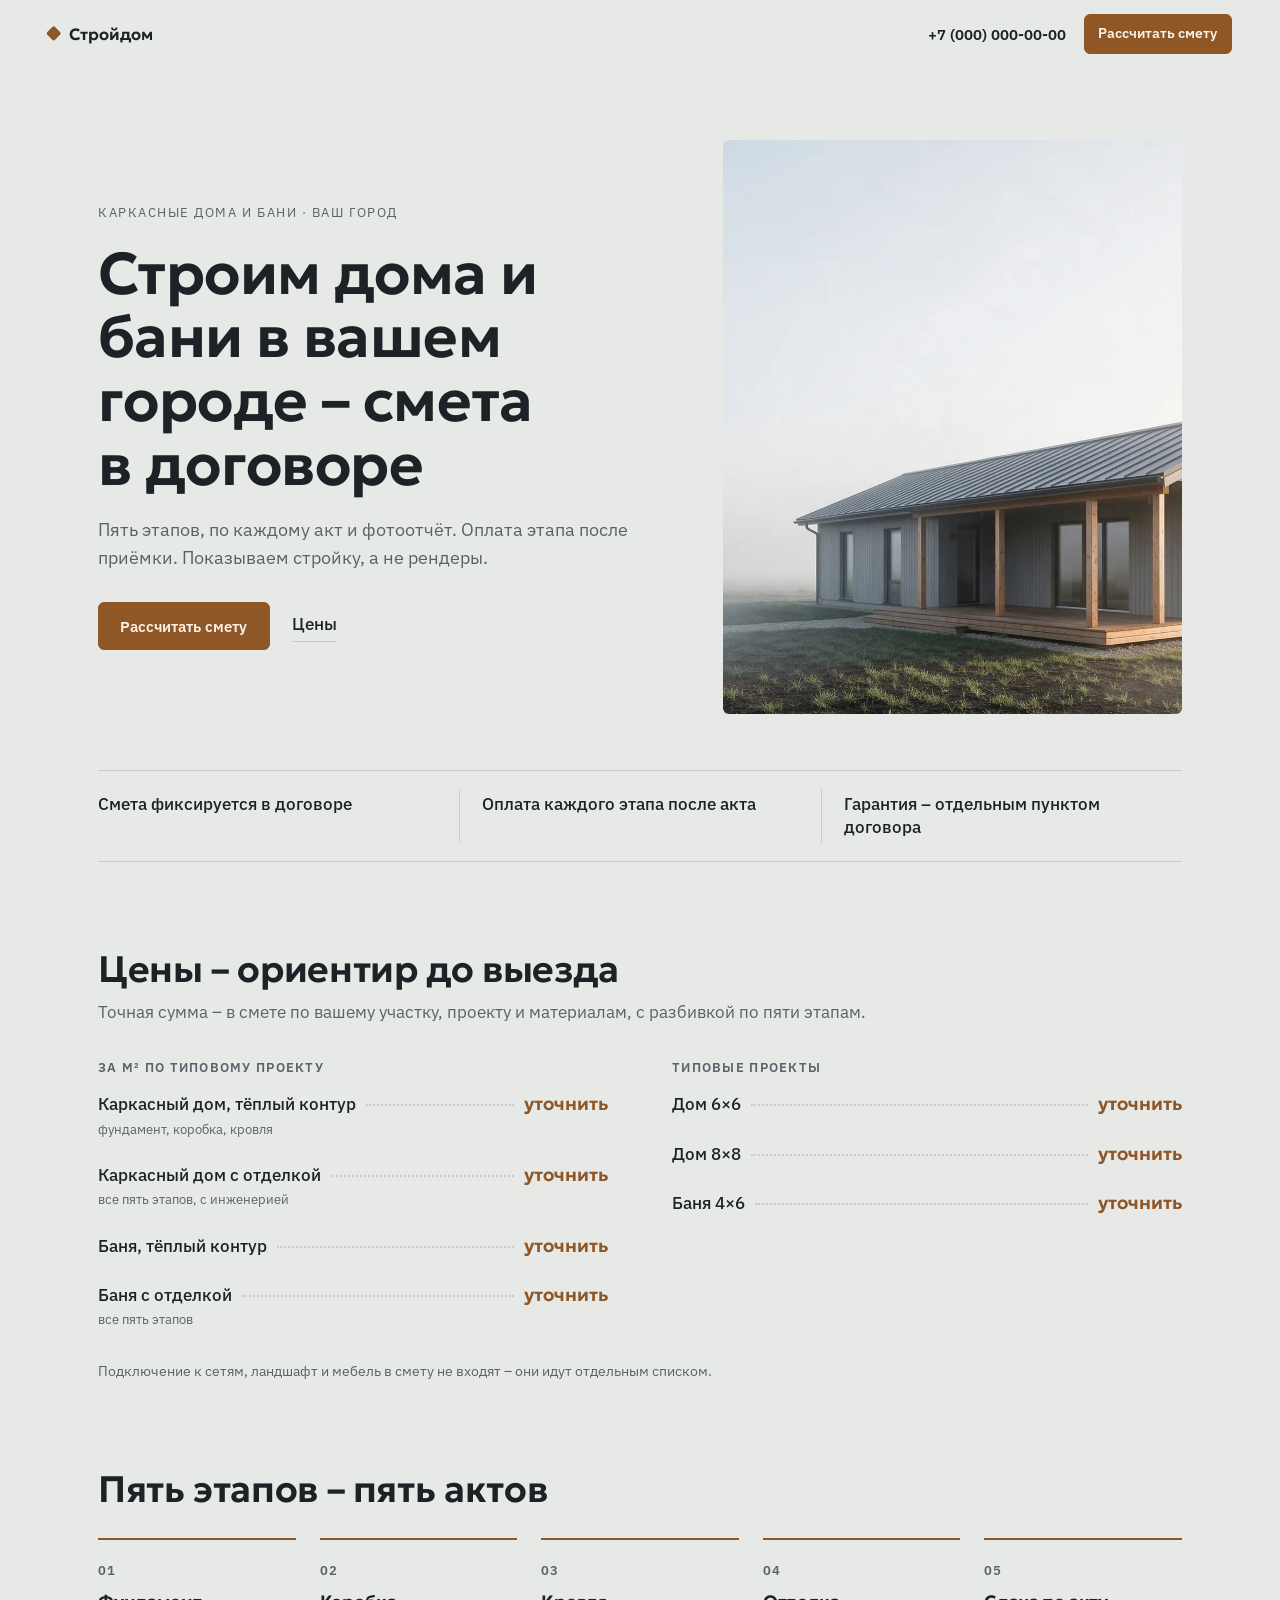
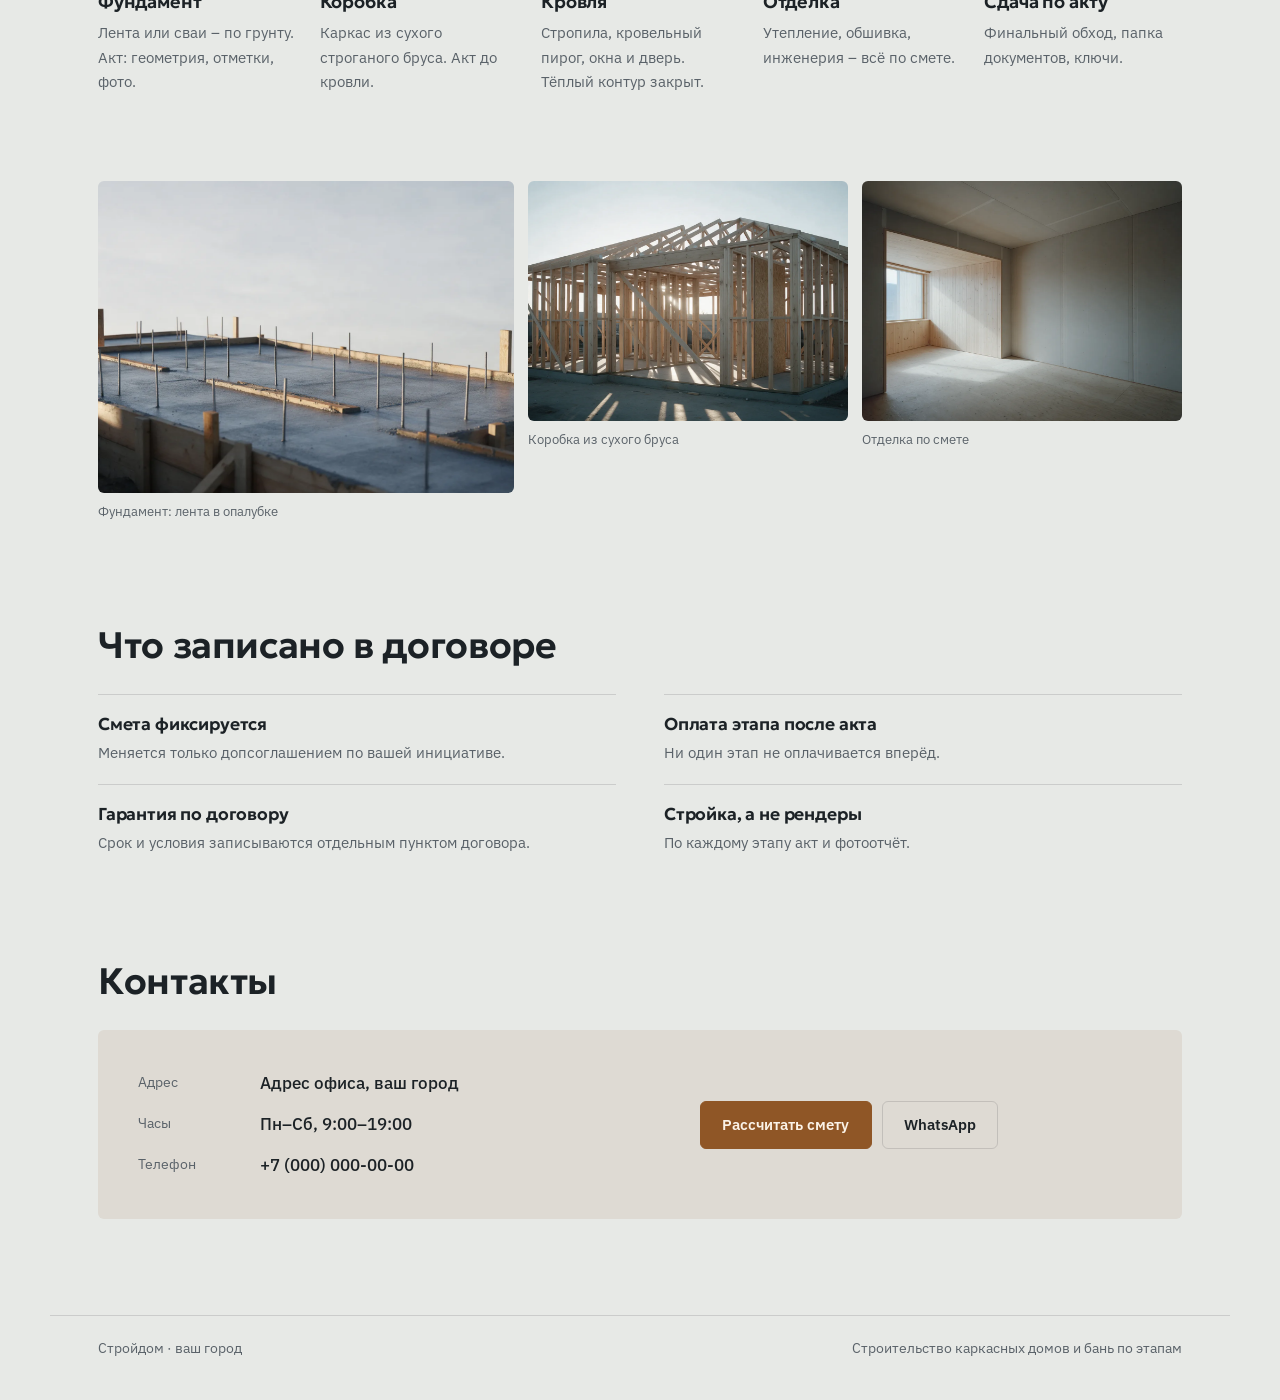
==== index.html @ 1fd4b7b9 "Демо визитки строителей" ====
<!doctype html>
<html lang="ru">
<head>
<meta charset="utf-8">
<meta name="viewport" content="width=device-width, initial-scale=1, viewport-fit=cover">
<title>Стройдом · Строительство домов и бань</title>
<meta name="description" content="Пять этапов, по каждому акт и фотоотчёт. Оплата этапа после приёмки. Показываем стройку, а не рендеры.">
<meta property="og:type" content="website">
<meta property="og:title" content="Строим дома и бани в вашем городе – смета в договоре">
<meta property="og:description" content="Пять этапов, по каждому акт и фотоотчёт. Оплата этапа после приёмки. Показываем стройку, а не рендеры.">
<meta property="og:image" content="assets/cover.webp">
<link rel="preload" as="image" href="assets/cover.webp" fetchpriority="high">
<link rel="icon" href="data:image/svg+xml,%3Csvg xmlns=%27http://www.w3.org/2000/svg%27 viewBox=%270 0 32 32%27%3E%3Crect x=%276%27 y=%276%27 width=%2720%27 height=%2720%27 rx=%275%27 fill=%27%238f5626%27/%3E%3C/svg%3E">
<link rel="preconnect" href="https://fonts.googleapis.com">
<link rel="preconnect" href="https://fonts.gstatic.com" crossorigin>
<link href="https://fonts.googleapis.com/css2?family=Geologica:wght@600;700&family=IBM+Plex+Sans:wght@400;500;600&display=swap" rel="stylesheet">
<style>
:root { --c-canvas: #e7e9e6; --c-surface: #f5f6f4; --c-ink: #1c2226; --c-ink-soft: #5a6269; --c-accent: #8f5626; --c-accent-ink: #fbf3e8; --c-accent-deep: #8f5626; --f-display: "Geologica", "Arial", system-ui, sans-serif; --f-text: "IBM Plex Sans", "Segoe UI", system-ui, sans-serif; --h1k: 1; }
</style>
<link rel="stylesheet" href="style-lite.css">
</head>
<body class="s-lite" id="top" data-wa="{{whatsapp}}" data-tg="" data-max="">
<header class="s-bar" data-s-bar>
  <a class="s-bar__brand" href="#top"><i aria-hidden="true"></i>Стройдом</a>
  <div class="s-bar__right">
    <a class="s-bar__tel" href="tel:+70000000000">+7 (000) 000-00-00</a>
    <a class="s-btn s-btn--sm" href="#contacts">Рассчитать смету</a>
  </div>
</header>
<main>
  <section class="s-hero">
    <div class="s-hero__text">
      <p class="s-eyebrow">Каркасные дома и бани · ваш город</p>
      <h1>Строим дома и бани в вашем городе – смета в договоре</h1>
      <p class="s-lead">Пять этапов, по каждому акт и фотоотчёт. Оплата этапа после приёмки. Показываем стройку, а не рендеры.</p>
      <div class="s-actions"><a class="s-btn" href="#contacts">Рассчитать смету</a><a class="s-link" href="#prices">Цены</a></div>
    </div>
    <figure class="s-hero__img"><img class="" src="assets/cover.webp" alt="Готовый каркасный дом с террасой на участке" decoding="async" fetchpriority="high"></figure>
  </section>

  <ul class="s-facts"><li>Смета фиксируется в договоре</li><li>Оплата каждого этапа после акта</li><li>Гарантия – отдельным пунктом договора</li></ul>

  <section class="s-section" id="prices">
    <header class="s-section__head"><h2>Цены – ориентир до выезда</h2><p>Точная сумма – в смете по вашему участку, проекту и материалам, с разбивкой по пяти этапам.</p></header>
    <div class="s-board"><div class="s-board__group">
      <h3 class="s-board__title">За м² по типовому проекту</h3>
      <ul class="s-board__list">
        <li class="s-board__row"><span class="s-board__name">Каркасный дом, тёплый контур<em>фундамент, коробка, кровля</em></span><span class="s-board__dots" aria-hidden="true"></span><span class="s-board__price">уточнить</span></li>
        <li class="s-board__row"><span class="s-board__name">Каркасный дом с отделкой<em>все пять этапов, с инженерией</em></span><span class="s-board__dots" aria-hidden="true"></span><span class="s-board__price">уточнить</span></li>
        <li class="s-board__row"><span class="s-board__name">Баня, тёплый контур</span><span class="s-board__dots" aria-hidden="true"></span><span class="s-board__price">уточнить</span></li>
        <li class="s-board__row"><span class="s-board__name">Баня с отделкой<em>все пять этапов</em></span><span class="s-board__dots" aria-hidden="true"></span><span class="s-board__price">уточнить</span></li>
      </ul>
    </div>
<div class="s-board__group">
      <h3 class="s-board__title">Типовые проекты</h3>
      <ul class="s-board__list">
        <li class="s-board__row"><span class="s-board__name">Дом 6×6</span><span class="s-board__dots" aria-hidden="true"></span><span class="s-board__price">уточнить</span></li>
        <li class="s-board__row"><span class="s-board__name">Дом 8×8</span><span class="s-board__dots" aria-hidden="true"></span><span class="s-board__price">уточнить</span></li>
        <li class="s-board__row"><span class="s-board__name">Баня 4×6</span><span class="s-board__dots" aria-hidden="true"></span><span class="s-board__price">уточнить</span></li>
      </ul>
    </div></div>
    <p class="s-note">Подключение к сетям, ландшафт и мебель в смету не входят – они идут отдельным списком.</p>
  </section>

  <section class="s-section">
    <header class="s-section__head"><h2>Пять этапов – пять актов</h2></header>
    <ol class="s-steps">
      <li class="s-steps__item"><span class="s-steps__n">01</span><h3>Фундамент</h3><p>Лента или сваи – по грунту. Акт: геометрия, отметки, фото.</p></li>
      <li class="s-steps__item"><span class="s-steps__n">02</span><h3>Коробка</h3><p>Каркас из сухого строганого бруса. Акт до кровли.</p></li>
      <li class="s-steps__item"><span class="s-steps__n">03</span><h3>Кровля</h3><p>Стропила, кровельный пирог, окна и дверь. Тёплый контур закрыт.</p></li>
      <li class="s-steps__item"><span class="s-steps__n">04</span><h3>Отделка</h3><p>Утепление, обшивка, инженерия – всё по смете.</p></li>
      <li class="s-steps__item"><span class="s-steps__n">05</span><h3>Сдача по акту</h3><p>Финальный обход, папка документов, ключи.</p></li>
    </ol>
  </section>

  <section class="s-photos" aria-label="Фото"><figure><img class="" src="assets/foundation.webp" alt="Ленточный фундамент в опалубке" loading="lazy" decoding="async"><figcaption>Фундамент: лента в опалубке</figcaption></figure><figure><img class="" src="assets/frame.webp" alt="Каркас дома из бруса" loading="lazy" decoding="async"><figcaption>Коробка из сухого бруса</figcaption></figure><figure><img class="" src="assets/interior.webp" alt="Отделка комнаты вагонкой и гипсокартоном" loading="lazy" decoding="async"><figcaption>Отделка по смете</figcaption></figure></section>

  <section class="s-section">
    <header class="s-section__head"><h2>Что записано в договоре</h2></header>
    <ul class="s-promises">
      <li><h3>Смета фиксируется</h3><p>Меняется только допсоглашением по вашей инициативе.</p></li>
      <li><h3>Оплата этапа после акта</h3><p>Ни один этап не оплачивается вперёд.</p></li>
      <li><h3>Гарантия по договору</h3><p>Срок и условия записываются отдельным пунктом договора.</p></li>
      <li><h3>Стройка, а не рендеры</h3><p>По каждому этапу акт и фотоотчёт.</p></li>
    </ul>
  </section>

  

  <section class="s-section" id="contacts">
    <header class="s-section__head"><h2>Контакты</h2></header>
    <div class="s-contacts">
      <dl>
        <div><dt>Адрес</dt><dd>Адрес офиса, ваш город</dd></div>
        <div><dt>Часы</dt><dd>Пн–Сб, 9:00–19:00</dd></div>
        <div><dt>Телефон</dt><dd><a href="tel:+70000000000">+7 (000) 000-00-00</a></dd></div>
      </dl>
      <div class="s-contacts__actions">
        <a class="s-btn" href="tel:+70000000000">Рассчитать смету</a>
        <a class="s-btn s-btn--ghost" data-s-msg="whatsapp" href="#">WhatsApp</a>
        
      </div>
    </div>
  </section>
</main>
<footer class="s-foot"><p>Стройдом · ваш город</p><p>Строительство каркасных домов и бань по этапам</p></footer>
<script src="style.js" defer></script>
</body>
</html>
---- style-lite.css ----
/* Стиль «Лайт»: спокойная вёрстка, почти без анимации. Главная деталь – прайс-доска с отточиями.
   Цвета и шрифты приходят из палитры ниши: --c-canvas, --c-surface, --c-ink, --c-ink-soft, --c-accent, --c-accent-ink, --f-display, --f-text. */
*, *::before, *::after { box-sizing: border-box; }
:root {
  --hair: color-mix(in srgb, var(--c-ink) 14%, transparent);
  --tint: color-mix(in srgb, var(--c-accent) 10%, var(--c-canvas));
  --wrap: 1180px; --gut: clamp(16px, 4vw, 48px);
  --r: 6px;
}
html { scroll-behavior: smooth; -webkit-text-size-adjust: 100%; overflow-x: clip; }
body { margin: 0; background: var(--c-canvas); color: var(--c-ink); font: 400 17px/1.6 var(--f-text); -webkit-font-smoothing: antialiased; }
img { display: block; max-width: 100%; }
a { color: inherit; }
h1, h2, h3 { font-family: var(--f-display); font-weight: 600; line-height: 1.08; margin: 0; letter-spacing: -.01em; text-wrap: balance; }
p { margin: 0; }
:focus-visible { outline: 2px solid var(--c-accent); outline-offset: 3px; border-radius: 2px; }

.s-btn { display: inline-flex; align-items: center; justify-content: center; min-height: 48px; padding: 0 1.4em; border-radius: var(--r);
  background: var(--c-accent); color: var(--c-accent-ink); font: 600 .95rem/1 var(--f-text); text-decoration: none; border: 1px solid var(--c-accent);
  transition: filter .2s ease, transform .2s ease; }
.s-btn:hover { filter: brightness(1.06); }
.s-btn:active { transform: translateY(1px); }
.s-btn--sm { min-height: 40px; padding: 0 1em; font-size: .85rem; }
.s-btn--ghost { background: transparent; color: var(--c-ink); border-color: var(--hair); }
.s-link { color: var(--c-ink); text-decoration: none; border-bottom: 1px solid var(--hair); padding-bottom: 2px; font-weight: 500; }
.s-link:hover { border-color: var(--c-accent); }

/* шапка */
.s-bar { position: sticky; top: 0; z-index: 20; display: flex; align-items: center; justify-content: space-between; gap: 16px;
  padding: 12px var(--gut); background: var(--c-canvas); transition: box-shadow .2s ease; }
.s-bar.is-scrolled { box-shadow: 0 1px 0 var(--hair); }
.s-bar__brand { font: 600 1.02rem/1 var(--f-display); text-decoration: none; display: inline-flex; align-items: center; gap: .6em; min-height: 44px; white-space: nowrap; min-width: 0; }
.s-bar__brand i { width: .7em; height: .7em; background: var(--c-accent); border-radius: 2px; transform: rotate(45deg); }
.s-bar__right { display: flex; align-items: center; gap: 18px; }
.s-bar__tel { text-decoration: none; font-weight: 600; font-size: .95rem; font-variant-numeric: tabular-nums; }

main { max-width: var(--wrap); margin: 0 auto; padding: 0 var(--gut); }

/* первый экран */
.s-hero { display: grid; grid-template-columns: minmax(0, 1.1fr) minmax(0, .9fr); gap: clamp(28px, 5vw, 72px); align-items: center;
  padding: clamp(28px, 6vw, 72px) 0 clamp(32px, 5vw, 56px); }
.s-eyebrow { font-size: .8rem; letter-spacing: .12em; text-transform: uppercase; color: var(--c-ink-soft); margin-bottom: 18px; }
.s-hero h1 { font-size: calc(clamp(2.1rem, 4.6vw, 3.9rem) * var(--h1k, 1)); overflow-wrap: break-word; hyphens: auto; }
.s-lead { margin-top: 20px; font-size: 1.1rem; color: var(--c-ink-soft); max-width: 34em; }
.s-actions { display: flex; align-items: center; flex-wrap: wrap; gap: 22px; margin-top: 30px; }
.s-hero__img { margin: 0; }
.s-hero__img img { width: 100%; aspect-ratio: 4 / 5; object-fit: cover; border-radius: var(--r); }
@media (prefers-reduced-motion: no-preference) {
  .s-hero__text, .s-hero__img { animation: s-rise .6s cubic-bezier(.2, .7, .2, 1) both; }
  .s-hero__img { animation-delay: .08s; }
}
@keyframes s-rise { from { opacity: 0; transform: translateY(10px); } }

/* три факта */
.s-facts { list-style: none; margin: 0; padding: 18px 0; display: grid; grid-template-columns: repeat(3, 1fr); border-top: 1px solid var(--hair); border-bottom: 1px solid var(--hair); }
.s-facts li { padding: 4px 22px; font-weight: 500; line-height: 1.35; }
.s-facts li + li { border-left: 1px solid var(--hair); }
.s-facts li:first-child { padding-left: 0; }

/* секции */
.s-section { padding: clamp(48px, 7vw, 88px) 0 0; }
.s-section__head { display: grid; gap: 10px; margin-bottom: 28px; max-width: 46em; }
.s-section__head h2 { font-size: clamp(1.6rem, 3vw, 2.3rem); }
.s-section__head p { color: var(--c-ink-soft); }
.s-note { margin-top: 18px; font-size: .88rem; color: var(--c-ink-soft); max-width: 52em; }
.s-demo { margin-top: 10px; font-size: .8rem; color: var(--c-ink-soft); opacity: .85; }

/* прайс-доска */
.s-board { display: grid; grid-template-columns: repeat(auto-fit, minmax(min(100%, 420px), 1fr)); gap: 12px 64px; }
.s-board__title { font-family: var(--f-text); font-size: .8rem; font-weight: 600; letter-spacing: .1em; text-transform: uppercase; color: var(--c-ink-soft); margin: 6px 0 6px; }
.s-board__list { list-style: none; margin: 0; padding: 0; }
.s-board__row { display: flex; align-items: baseline; gap: 10px; padding: 11px 0; }
.s-board__name { font-weight: 500; }
.s-board__name em { display: block; font-style: normal; font-size: .84rem; color: var(--c-ink-soft); font-weight: 400; }
.s-board__dots { flex: 1; border-bottom: 2px dotted var(--hair); transform: translateY(-4px); min-width: 24px; }
.s-board__price { font: 600 1.15rem/1 var(--f-display); font-variant-numeric: tabular-nums; white-space: nowrap; color: var(--c-accent-deep, var(--c-accent)); }
.s-board__price small { font: 400 .78rem var(--f-text); color: var(--c-ink-soft); }

/* шаги: здесь нумерация – настоящая последовательность */
.s-steps { list-style: none; margin: 0; padding: 0; display: grid; grid-template-columns: repeat(auto-fit, minmax(min(100%, 170px), 1fr)); gap: 24px; }
.s-steps__item { border-top: 2px solid var(--c-accent); padding-top: 16px; }
.s-steps__n { font: 600 .82rem var(--f-text); color: var(--c-ink-soft); letter-spacing: .08em; }
.s-steps h3 { font-size: 1.12rem; margin-top: 10px; overflow-wrap: anywhere; hyphens: auto; }
.s-steps__item { min-width: 0; }
.s-steps p { margin-top: 8px; color: var(--c-ink-soft); font-size: .95rem; }

/* фото */
.s-photos { display: grid; grid-template-columns: 1.3fr 1fr 1fr; gap: 14px; padding-top: clamp(48px, 7vw, 88px); }
.s-photos figure { margin: 0; }
.s-photos img { width: 100%; aspect-ratio: 4 / 3; object-fit: cover; border-radius: var(--r); }
.s-photos figcaption { font-size: .82rem; color: var(--c-ink-soft); margin-top: 8px; }
.s-photos + .s-section { padding-top: clamp(64px, 9vw, 104px); }

/* обещания */
.s-promises { list-style: none; margin: 0; padding: 0; display: grid; grid-template-columns: repeat(auto-fit, minmax(min(100%, 400px), 1fr)); gap: 0 48px; }
.s-slot { border-bottom: 1px dashed currentColor; opacity: .75; white-space: nowrap; }
.s-promises li { padding: 20px 0; border-top: 1px solid var(--hair); display: grid; gap: 6px; }
.s-promises h3 { font-size: 1.08rem; }
.s-promises p { color: var(--c-ink-soft); font-size: .95rem; }

/* отзывы */
.s-reviews { list-style: none; margin: 0; padding: 0; display: grid; grid-template-columns: repeat(auto-fit, minmax(min(100%, 280px), 1fr)); gap: 16px; }
.s-reviews li { background: var(--c-surface); border-radius: var(--r); padding: 24px; display: grid; gap: 14px; align-content: start; }
.s-reviews blockquote { margin: 0; font-size: 1.02rem; }
.s-reviews__who { font-size: .85rem; color: var(--c-ink-soft); }
.s-section__head--reviews { max-width: none; }
.s-reviews__rating { display: flex; flex-wrap: wrap; align-items: center; gap: 6px 12px; color: var(--c-ink-soft); font-size: .95rem; }
.s-reviews__num { font-weight: 700; font-size: 1.4rem; color: var(--c-ink); }
.s-reviews__stars { --r: 5; display: inline-block; width: 5em; height: 1em; font-size: .95rem; line-height: 1; letter-spacing: .05em; white-space: nowrap; color: color-mix(in srgb, var(--c-ink) 18%, transparent); position: relative; }
.s-reviews__stars::before { content: "★★★★★"; }
.s-reviews__stars::after { content: "★★★★★"; position: absolute; inset: 0; width: calc(var(--r) / 5 * 100%); overflow: hidden; color: var(--c-accent); }
.s-reviews__all { color: var(--c-ink); text-underline-offset: 3px; }
.s-reviews__all:hover { color: var(--c-accent-deep, var(--c-accent)); }

/* контакты */
.s-contacts { display: grid; grid-template-columns: 1.2fr 1fr; gap: 32px; background: var(--tint); border-radius: var(--r); padding: clamp(22px, 4vw, 40px); align-items: center; }
.s-contacts dl { margin: 0; display: grid; gap: 14px; }
.s-contacts dl div { display: grid; grid-template-columns: 110px 1fr; gap: 12px; }
.s-contacts dt { color: var(--c-ink-soft); font-size: .9rem; }
.s-contacts dd { margin: 0; font-weight: 500; }
.s-contacts dd a { text-decoration: none; }
.s-contacts__actions { display: flex; flex-wrap: wrap; gap: 10px; }

.s-foot { max-width: var(--wrap); margin: clamp(56px, 8vw, 96px) auto 0; padding: 22px var(--gut) 40px; border-top: 1px solid var(--hair);
  display: flex; justify-content: space-between; gap: 16px; font-size: .85rem; color: var(--c-ink-soft); flex-wrap: wrap; }

@media (max-width: 860px) {
  .s-hero { grid-template-columns: 1fr; }
  .s-hero__img { order: -1; }
  .s-hero__img img { aspect-ratio: 16 / 10; }
  .s-facts { grid-template-columns: 1fr; padding: 8px 0; }
  .s-facts li, .s-facts li:first-child { padding: 10px 0; }
  .s-facts li + li { border-left: 0; border-top: 1px solid var(--hair); }
  .s-photos { grid-template-columns: 1fr 1fr; }
  .s-photos figure:first-child { grid-column: 1 / -1; }
  .s-contacts { grid-template-columns: 1fr; }
}
@media (max-width: 560px) {
  body { font-size: 16px; }
  .s-bar__tel { display: none; }
  .s-bar { gap: 10px; }
  .s-bar__brand { font-size: .92rem; overflow: hidden; text-overflow: ellipsis; }
  .s-bar .s-btn--sm { white-space: nowrap; font-size: .78rem; padding: 0 .8em; flex-shrink: 0; }
  .s-contacts dl div { grid-template-columns: 1fr; gap: 2px; }
  .s-board__row { flex-wrap: wrap; }
  .s-board__dots { display: none; }
  .s-board__price { margin-left: auto; }
}
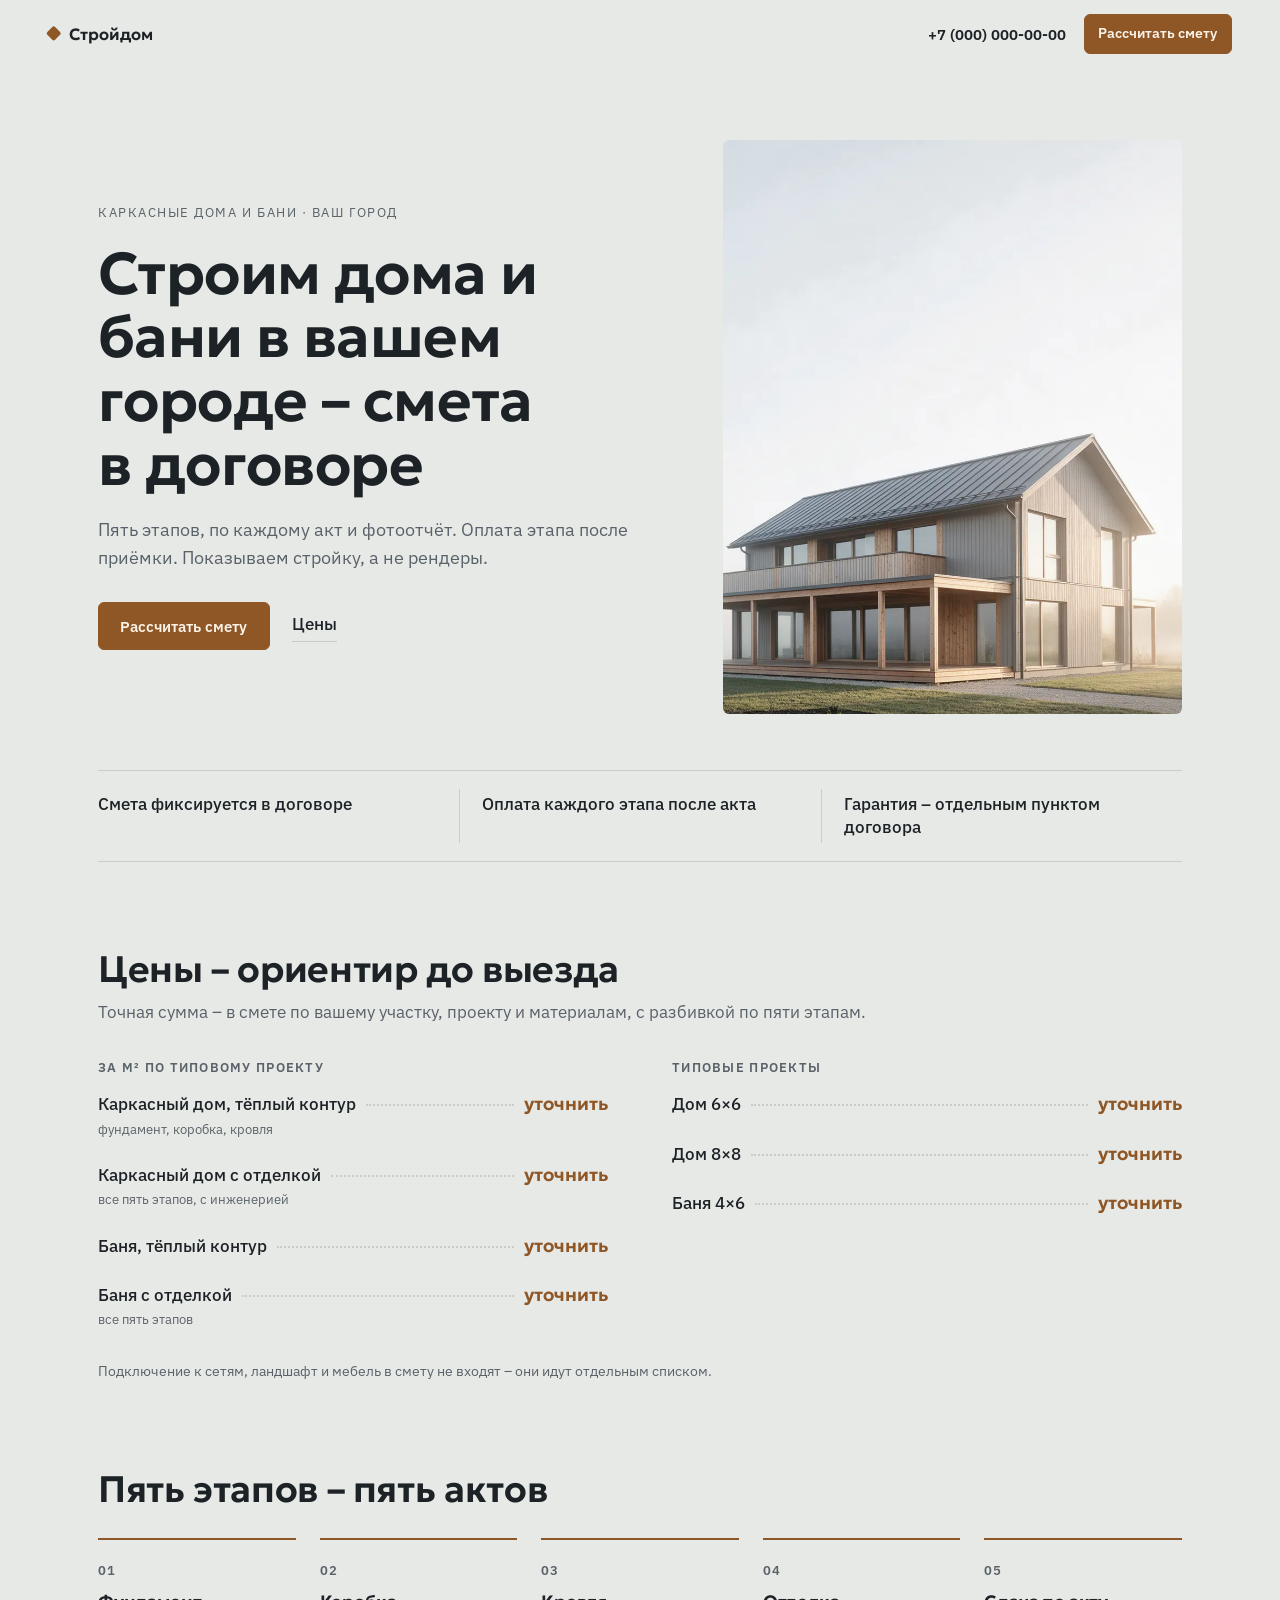
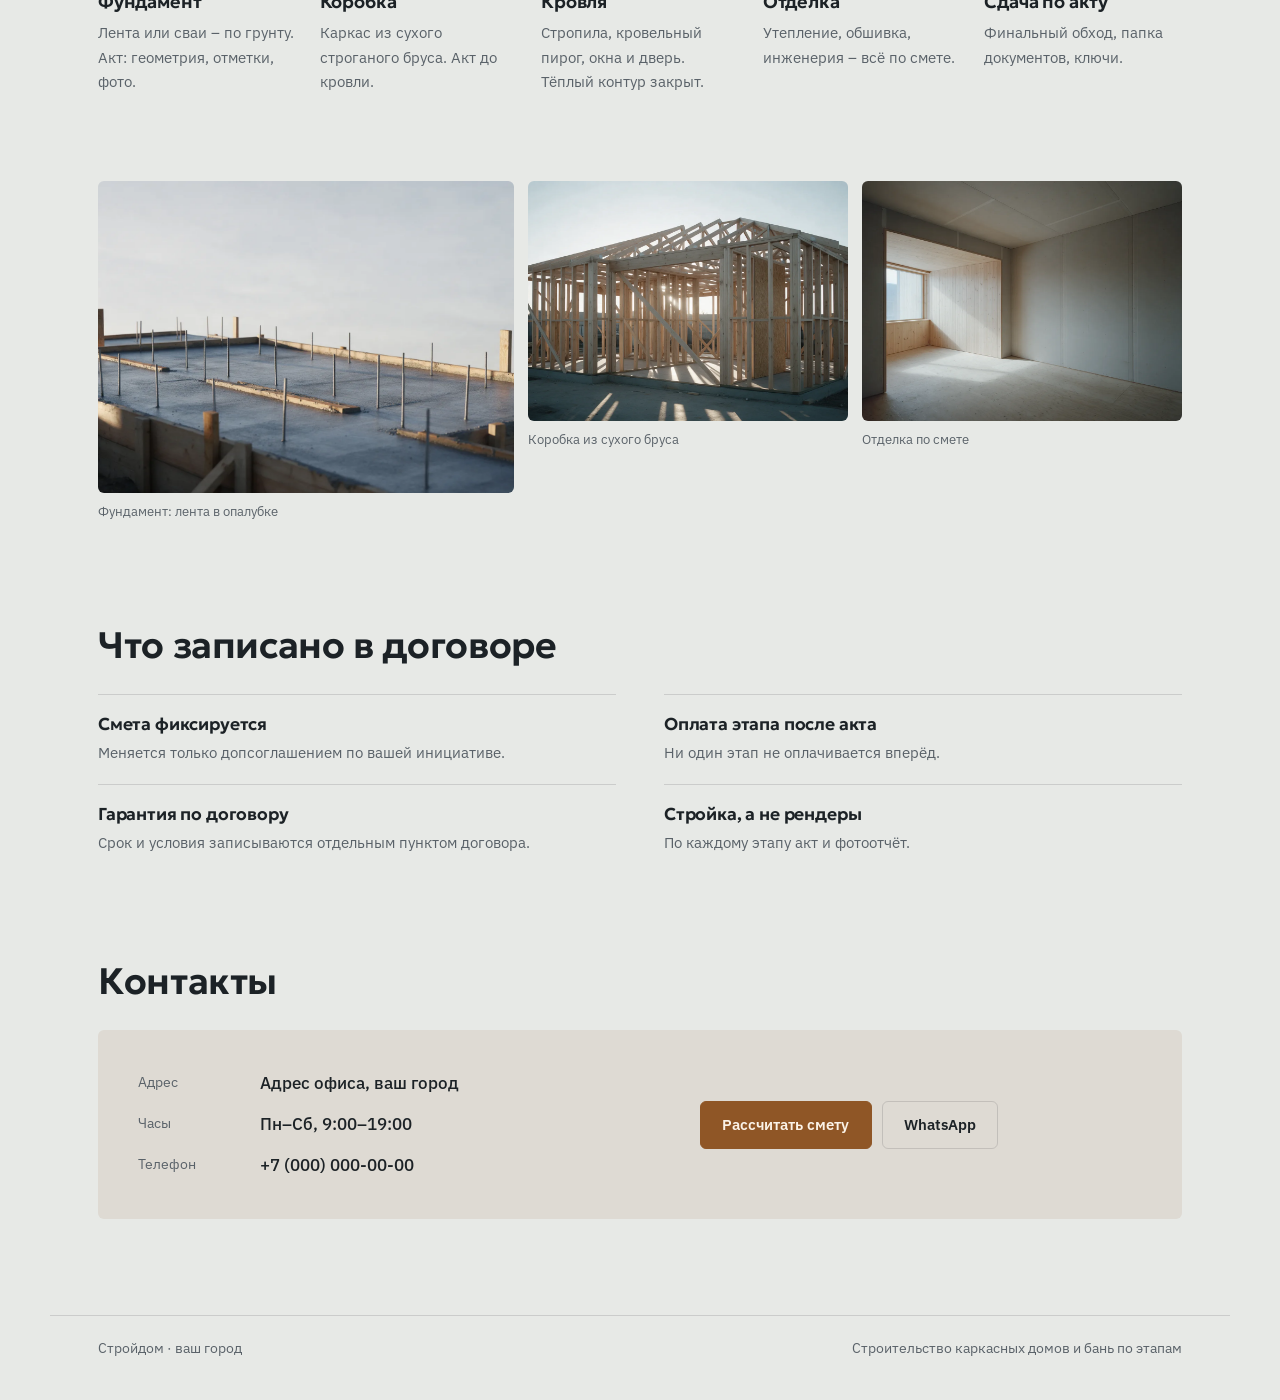
==== commit 31a6eaee: "Новое фото на главной: двухэтажный дом с террасой" ====
--- a/index.html
+++ b/index.html
@@ -8,8 +8,8 @@
 <meta property="og:type" content="website">
 <meta property="og:title" content="Строим дома и бани в вашем городе – смета в договоре">
 <meta property="og:description" content="Пять этапов, по каждому акт и фотоотчёт. Оплата этапа после приёмки. Показываем стройку, а не рендеры.">
-<meta property="og:image" content="assets/cover.webp">
-<link rel="preload" as="image" href="assets/cover.webp" fetchpriority="high">
+<meta property="og:image" content="assets/cover-2.webp">
+<link rel="preload" as="image" href="assets/cover-2.webp" fetchpriority="high">
 <link rel="icon" href="data:image/svg+xml,%3Csvg xmlns=%27http://www.w3.org/2000/svg%27 viewBox=%270 0 32 32%27%3E%3Crect x=%276%27 y=%276%27 width=%2720%27 height=%2720%27 rx=%275%27 fill=%27%238f5626%27/%3E%3C/svg%3E">
 <link rel="preconnect" href="https://fonts.googleapis.com">
 <link rel="preconnect" href="https://fonts.gstatic.com" crossorigin>
@@ -35,7 +35,7 @@
       <p class="s-lead">Пять этапов, по каждому акт и фотоотчёт. Оплата этапа после приёмки. Показываем стройку, а не рендеры.</p>
       <div class="s-actions"><a class="s-btn" href="#contacts">Рассчитать смету</a><a class="s-link" href="#prices">Цены</a></div>
     </div>
-    <figure class="s-hero__img"><img class="" src="assets/cover.webp" alt="Готовый каркасный дом с террасой на участке" decoding="async" fetchpriority="high"></figure>
+    <figure class="s-hero__img"><img class="" style="object-position:86% 50%" src="assets/cover-2.webp" alt="Двухэтажный дом с террасой и балконом на участке" decoding="async" fetchpriority="high"></figure>
   </section>
 
   <ul class="s-facts"><li>Смета фиксируется в договоре</li><li>Оплата каждого этапа после акта</li><li>Гарантия – отдельным пунктом договора</li></ul>
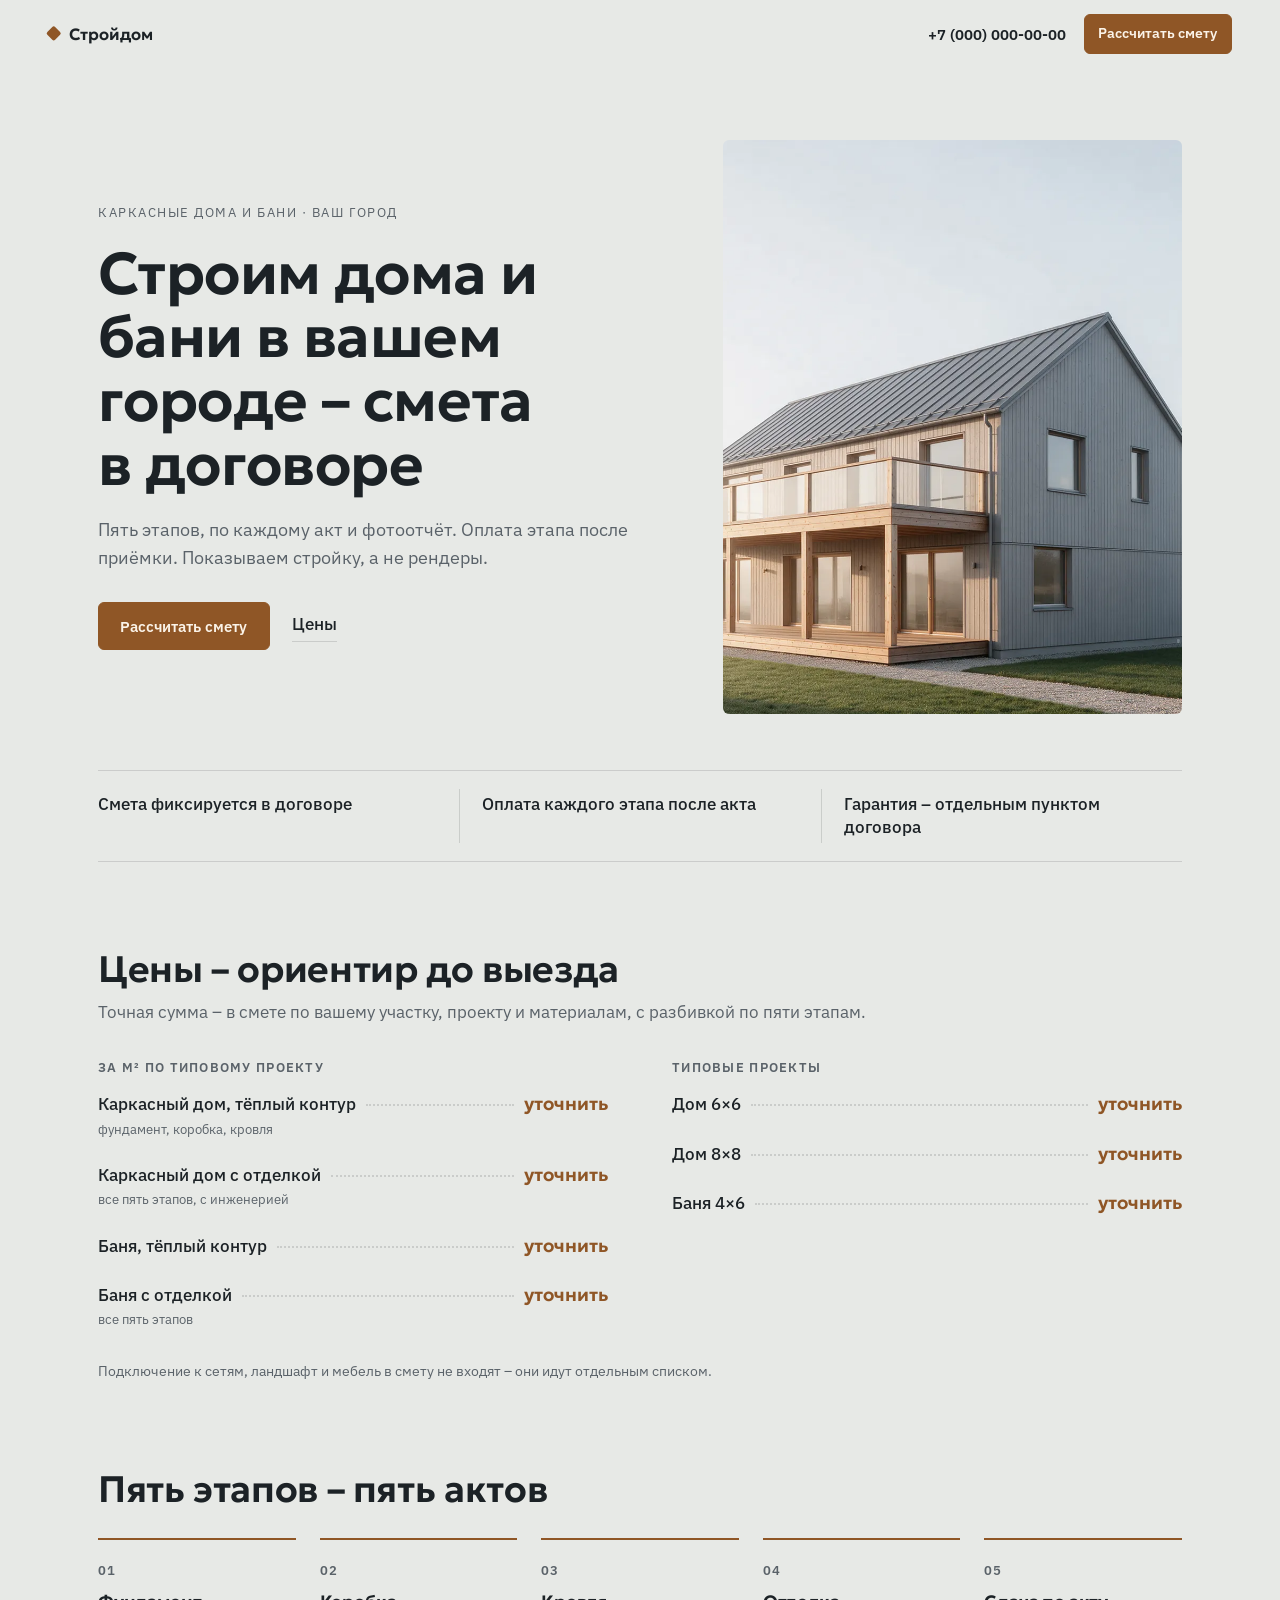
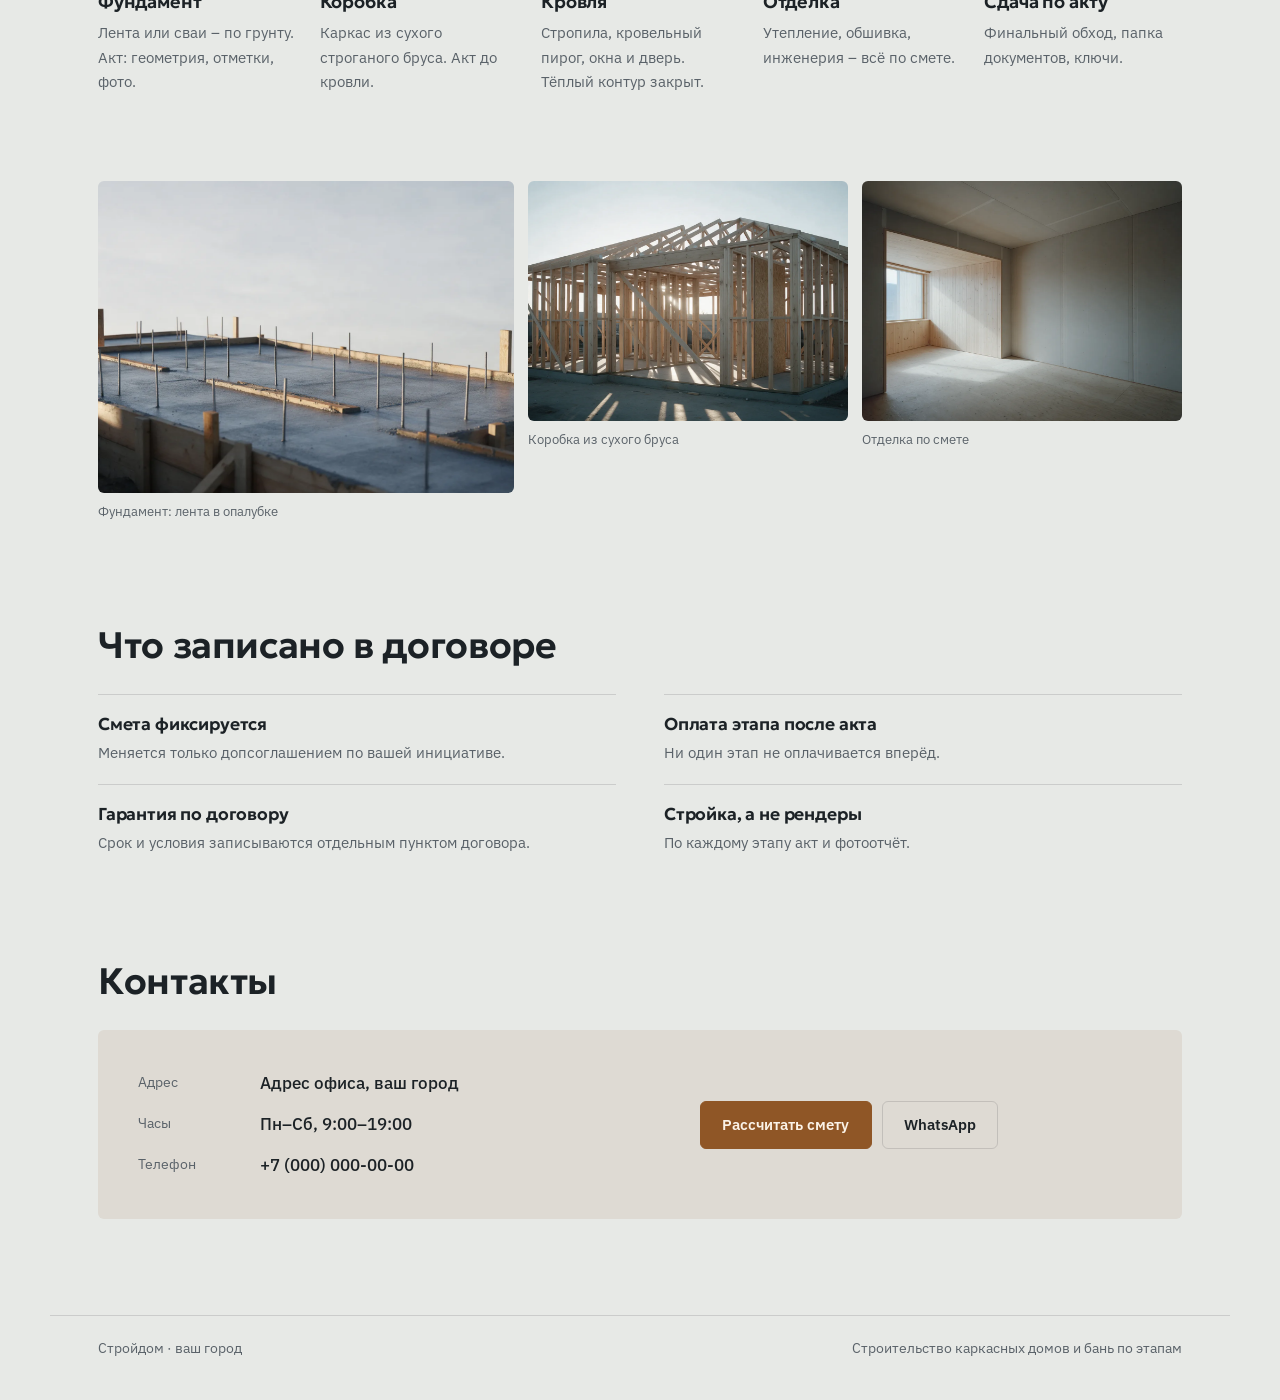
==== commit e6ff3c65: "Фото на главной: терраса с одной стороны, открытый балкон" ====
--- a/index.html
+++ b/index.html
@@ -8,8 +8,8 @@
 <meta property="og:type" content="website">
 <meta property="og:title" content="Строим дома и бани в вашем городе – смета в договоре">
 <meta property="og:description" content="Пять этапов, по каждому акт и фотоотчёт. Оплата этапа после приёмки. Показываем стройку, а не рендеры.">
-<meta property="og:image" content="assets/cover-2.webp">
-<link rel="preload" as="image" href="assets/cover-2.webp" fetchpriority="high">
+<meta property="og:image" content="assets/cover-3.webp">
+<link rel="preload" as="image" href="assets/cover-3.webp" fetchpriority="high">
 <link rel="icon" href="data:image/svg+xml,%3Csvg xmlns=%27http://www.w3.org/2000/svg%27 viewBox=%270 0 32 32%27%3E%3Crect x=%276%27 y=%276%27 width=%2720%27 height=%2720%27 rx=%275%27 fill=%27%238f5626%27/%3E%3C/svg%3E">
 <link rel="preconnect" href="https://fonts.googleapis.com">
 <link rel="preconnect" href="https://fonts.gstatic.com" crossorigin>
@@ -35,7 +35,7 @@
       <p class="s-lead">Пять этапов, по каждому акт и фотоотчёт. Оплата этапа после приёмки. Показываем стройку, а не рендеры.</p>
       <div class="s-actions"><a class="s-btn" href="#contacts">Рассчитать смету</a><a class="s-link" href="#prices">Цены</a></div>
     </div>
-    <figure class="s-hero__img"><img class="" style="object-position:86% 50%" src="assets/cover-2.webp" alt="Двухэтажный дом с террасой и балконом на участке" decoding="async" fetchpriority="high"></figure>
+    <figure class="s-hero__img"><img class="" style="object-position:78% 50%" src="assets/cover-3.webp" alt="Двухэтажный дом с террасой и балконом на участке" decoding="async" fetchpriority="high"></figure>
   </section>
 
   <ul class="s-facts"><li>Смета фиксируется в договоре</li><li>Оплата каждого этапа после акта</li><li>Гарантия – отдельным пунктом договора</li></ul>
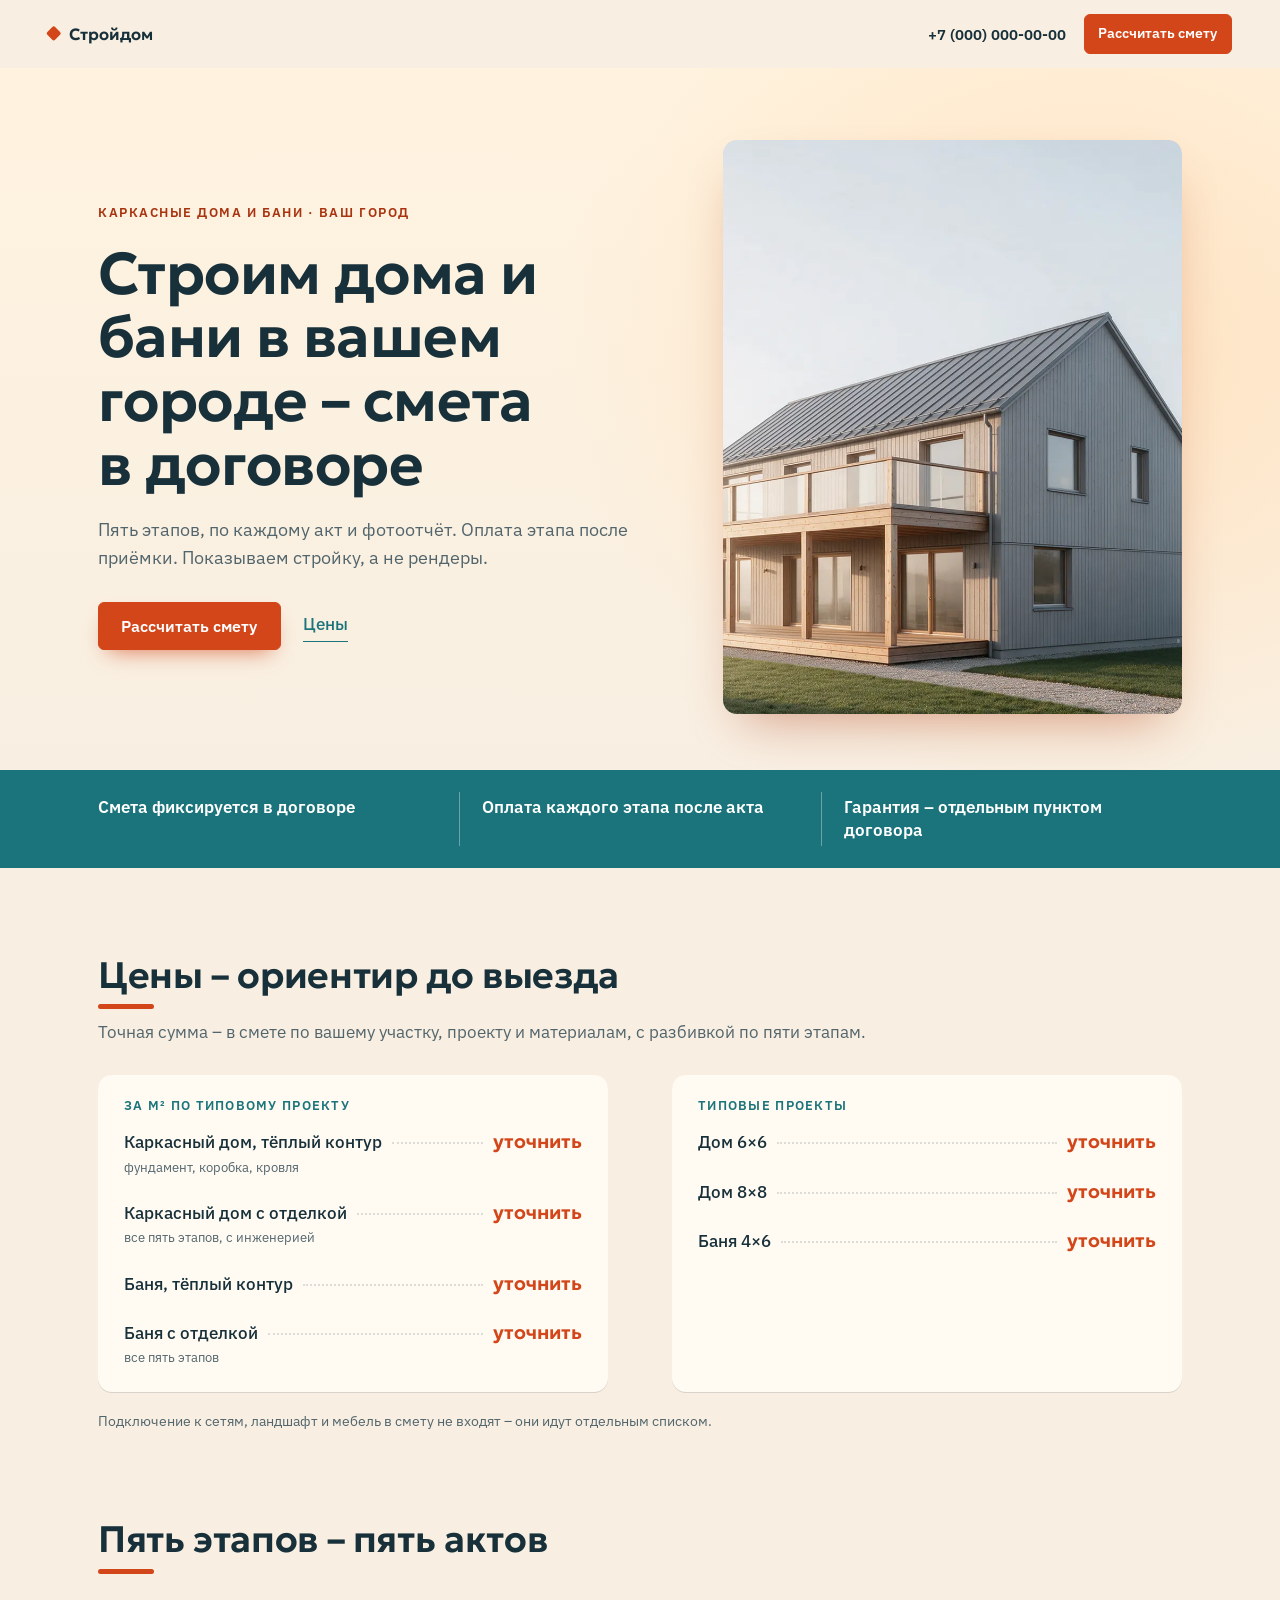
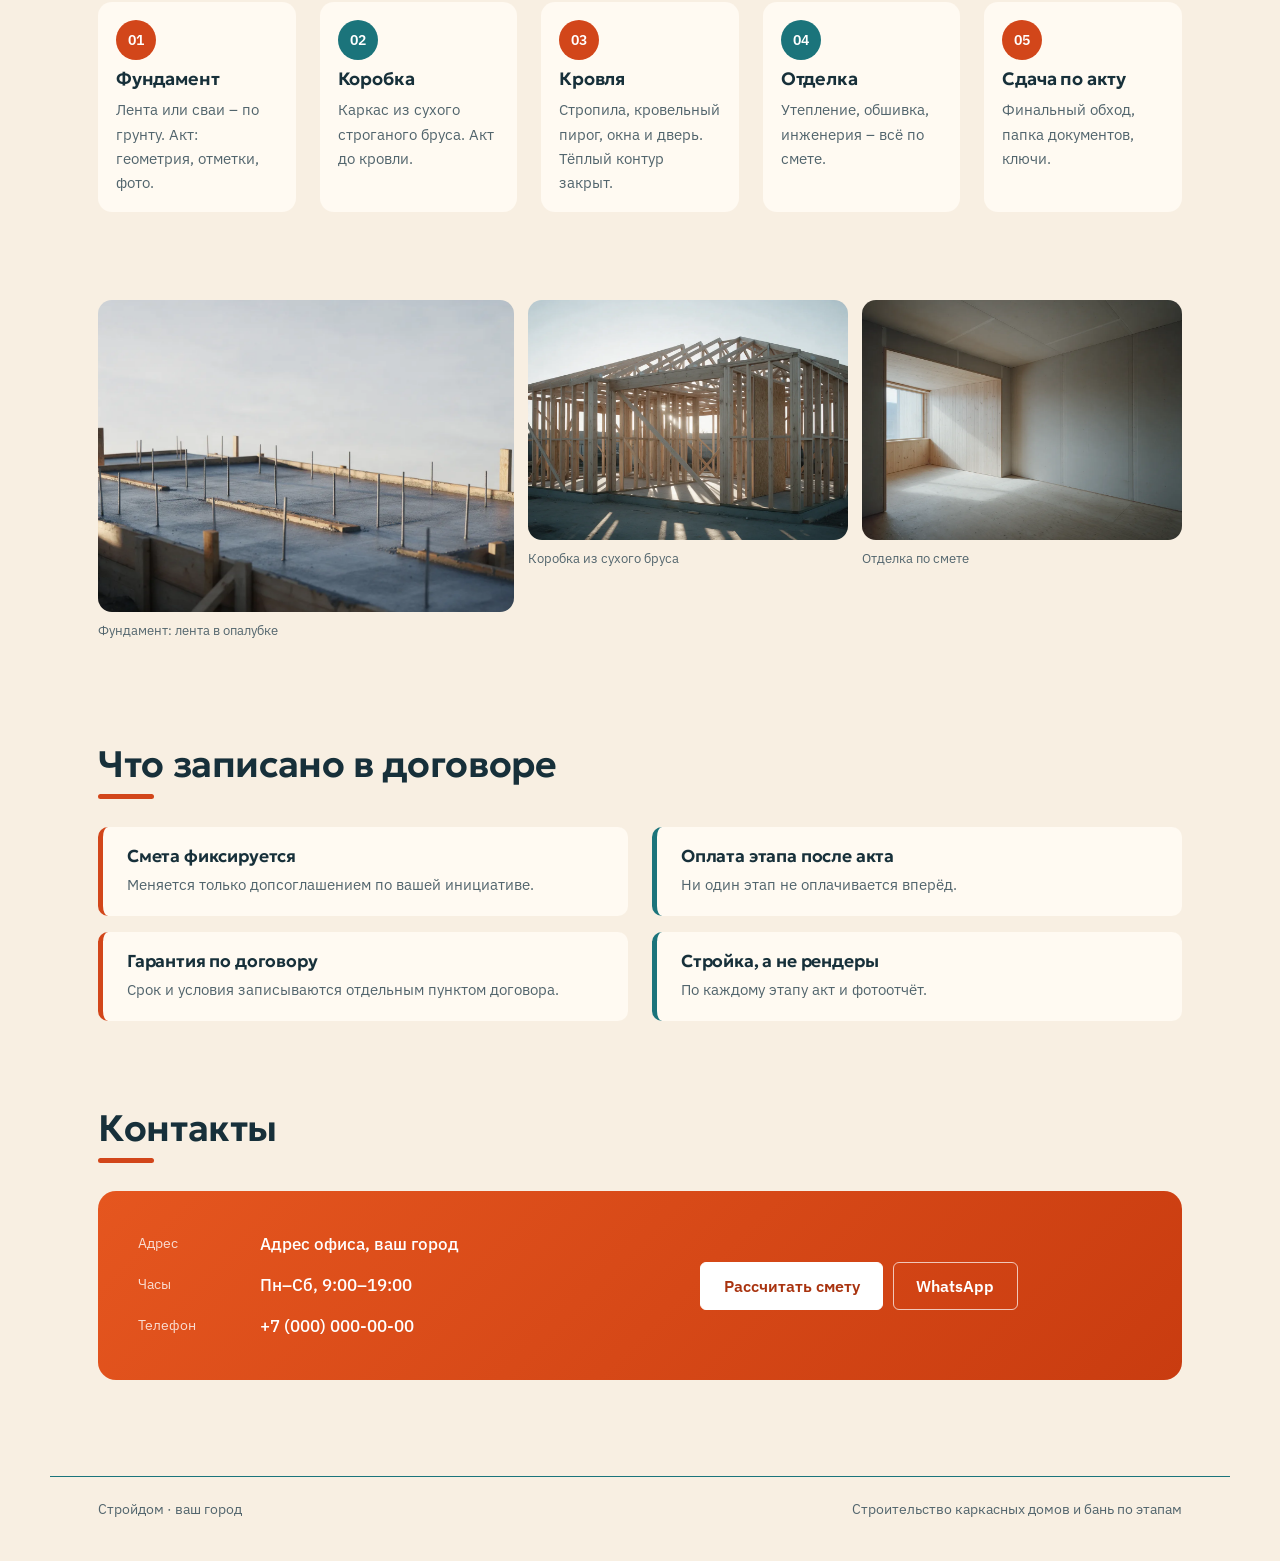
==== commit 33b25f0f: "Новая яркая палитра (v3), прежняя версия сохранена как index-v1.html" ====
--- a/index.html
+++ b/index.html
@@ -15,9 +15,10 @@
 <link rel="preconnect" href="https://fonts.gstatic.com" crossorigin>
 <link href="https://fonts.googleapis.com/css2?family=Geologica:wght@600;700&family=IBM+Plex+Sans:wght@400;500;600&display=swap" rel="stylesheet">
 <style>
-:root { --c-canvas: #e7e9e6; --c-surface: #f5f6f4; --c-ink: #1c2226; --c-ink-soft: #5a6269; --c-accent: #8f5626; --c-accent-ink: #fbf3e8; --c-accent-deep: #8f5626; --f-display: "Geologica", "Arial", system-ui, sans-serif; --f-text: "IBM Plex Sans", "Segoe UI", system-ui, sans-serif; --h1k: 1; }
+:root { --c-canvas: #f8efe2; --c-surface: #fffaf2; --c-ink: #17303a; --c-ink-soft: #52656d; --c-accent: #d2461a; --c-accent-ink: #ffffff; --c-accent-deep: #a9330f; --f-display: "Geologica", "Arial", system-ui, sans-serif; --f-text: "IBM Plex Sans", "Segoe UI", system-ui, sans-serif; --h1k: 1; }
 </style>
 <link rel="stylesheet" href="style-lite.css">
+<link rel="stylesheet" href="style-v3.css">
 </head>
 <body class="s-lite" id="top" data-wa="{{whatsapp}}" data-tg="" data-max="">
 <header class="s-bar" data-s-bar>
--- a/style-v3.css
+++ b/style-v3.css
@@ -0,0 +1,52 @@
+/* v3: выразительная палитра. Слой поверх style-lite.css, исходные файлы не тронуты. */
+:root { --c-teal: #1b747b; --c-teal-ink: #ffffff; --c-sun: #ffc46b; --c-peach: #ffe2c0; }
+body { background: var(--c-canvas); }
+
+/* первый экран: тёплая подсветка на всю ширину */
+.s-hero { position: relative; isolation: isolate; }
+.s-hero::before { content: ""; position: absolute; z-index: -1; top: 0; bottom: 0; left: 50%; width: 100vw; transform: translateX(-50%);
+  background: radial-gradient(60% 90% at 85% 40%, var(--c-peach), transparent 70%), linear-gradient(180deg, #fff3df 0%, var(--c-canvas) 100%); }
+.s-hero h1 { color: var(--c-ink); }
+.s-eyebrow { color: var(--c-accent-deep); font-weight: 600; }
+.s-hero__img img { border-radius: 14px; box-shadow: 0 24px 48px -20px rgba(169, 51, 15, .45); }
+.s-btn { box-shadow: 0 10px 22px -10px rgba(210, 70, 26, .75); font-size: 1rem; }
+.s-btn--sm { box-shadow: none; font-size: .85rem; }
+.s-btn--ghost { color: var(--c-teal); border-color: var(--c-teal); box-shadow: none; }
+.s-link { color: var(--c-teal); border-color: var(--c-teal); }
+
+/* три факта: бирюзовая полоса на всю ширину */
+.s-facts { position: relative; isolation: isolate; border: 0; padding: 22px 0; color: var(--c-teal-ink); }
+.s-facts::before { content: ""; position: absolute; z-index: -1; top: 0; bottom: 0; left: 50%; width: 100vw; transform: translateX(-50%); background: var(--c-teal); }
+.s-facts li + li { border-color: rgba(255, 255, 255, .35); }
+.s-facts li { font-weight: 600; }
+
+/* заголовки секций */
+.s-section__head h2 { position: relative; padding-bottom: 14px; }
+.s-section__head h2::after { content: ""; position: absolute; left: 0; bottom: 0; width: 56px; height: 5px; border-radius: 3px; background: var(--c-accent); }
+
+/* прайс */
+.s-board__group { background: var(--c-surface); border-radius: 14px; padding: 18px 26px 12px; box-shadow: 0 1px 0 var(--hair); }
+.s-board__title { color: var(--c-teal); }
+.s-board__price { color: var(--c-accent); font-size: 1.2rem; }
+
+/* шаги: цветные номера */
+.s-steps__item { border-top: 0; background: var(--c-surface); border-radius: 14px; padding: 18px; }
+.s-steps__n { display: inline-grid; place-items: center; width: 40px; height: 40px; border-radius: 50%; background: var(--c-accent); color: #fff; font-size: .9rem; letter-spacing: 0; }
+.s-steps__item:nth-child(even) .s-steps__n { background: var(--c-teal); }
+
+/* обещания: карточки с цветной кромкой */
+.s-promises { gap: 16px 24px; }
+.s-promises li { background: var(--c-surface); border: 0; border-left: 5px solid var(--c-accent); border-radius: 10px; padding: 20px 24px; }
+.s-promises li:nth-child(even) { border-left-color: var(--c-teal); }
+.s-photos img { border-radius: 14px; }
+
+/* контакты: яркий оранжевый блок */
+.s-contacts { background: linear-gradient(135deg, #e5561f, #c93c10); color: #fff; border-radius: 18px; }
+.s-contacts dt { color: rgba(255, 255, 255, .8); }
+.s-contacts dd a { color: #fff; }
+.s-contacts .s-btn { background: #fff; color: var(--c-accent-deep); border-color: #fff; box-shadow: none; }
+.s-contacts .s-btn--ghost { background: transparent; color: #fff; border-color: rgba(255, 255, 255, .7); }
+.s-section__head h2 { color: var(--c-ink); }
+
+/* подвал */
+.s-foot { border-top-color: var(--c-teal); }
